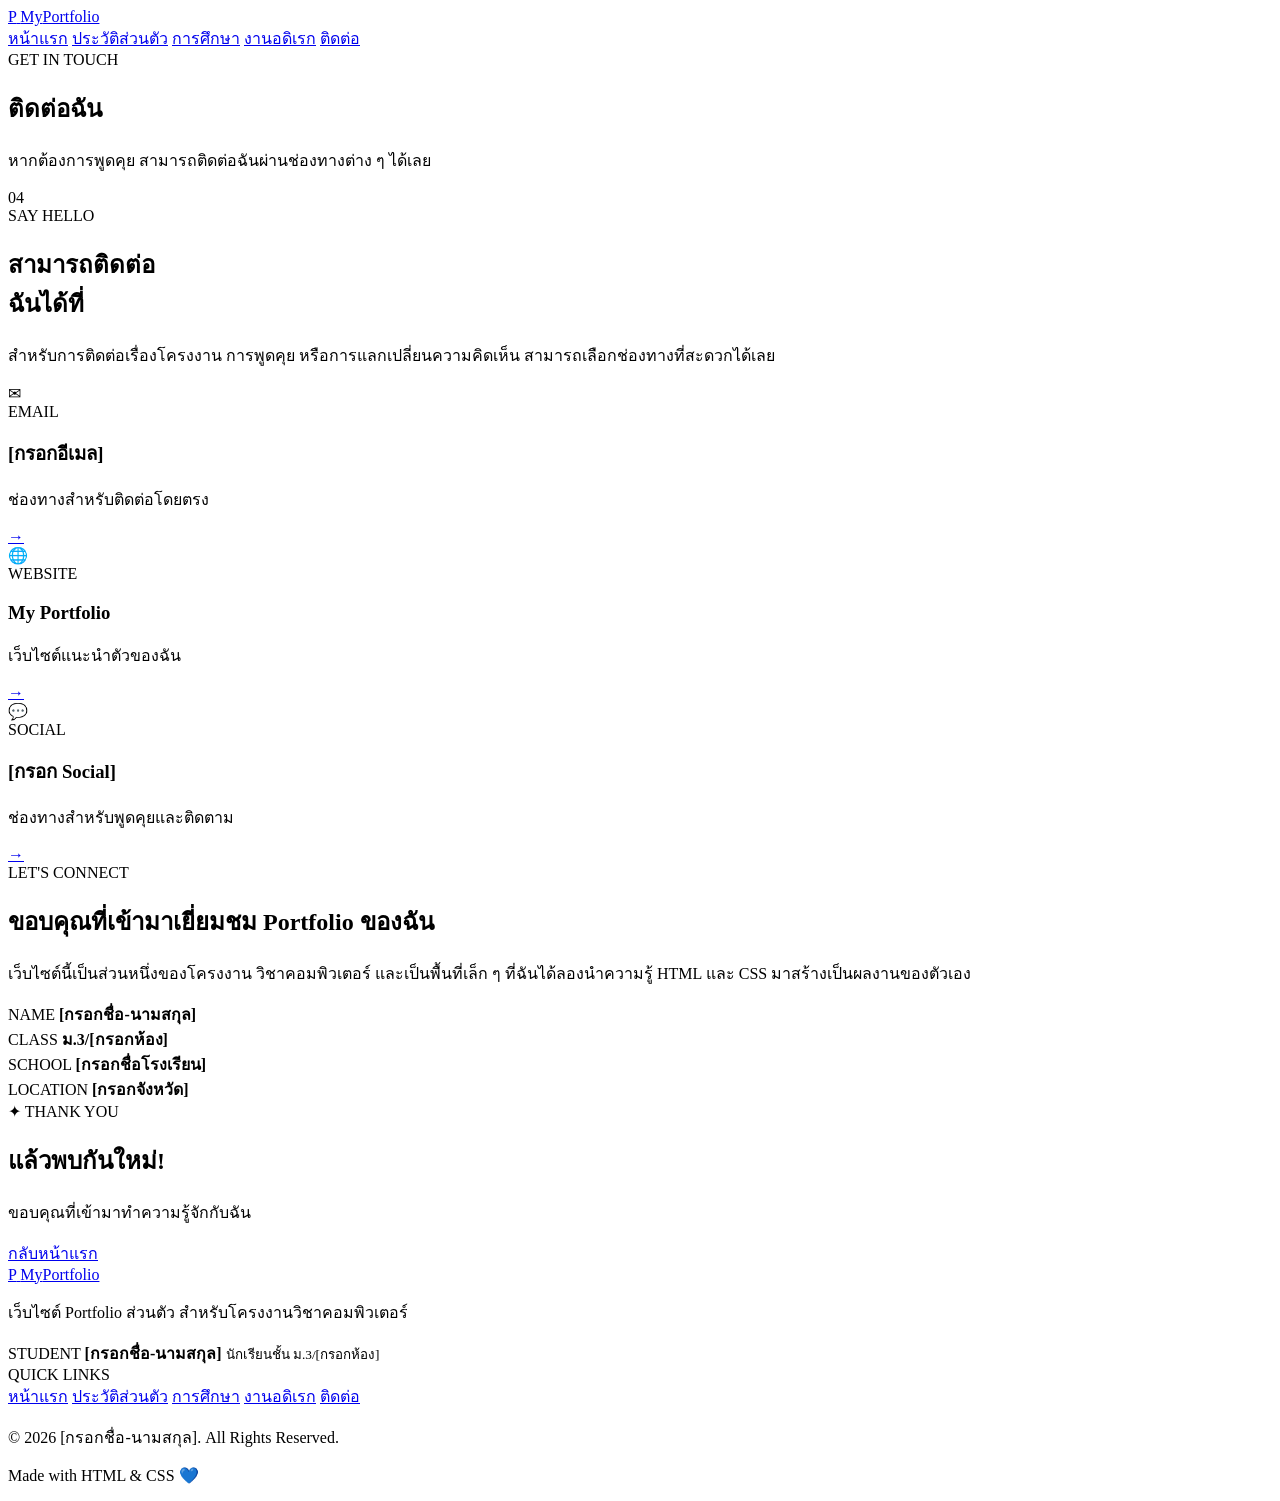
==== contact.html @ 86916ec4 "Add contact.html for portfolio contact page" ====
<!DOCTYPE html>
<html lang="th">
<head>
    <meta charset="UTF-8">
    <meta name="viewport" content="width=device-width, initial-scale=1.0">
    <meta name="description" content="ช่องทางติดต่อของนักเรียน">
    <title>My Portfolio | ติดต่อ</title>

    <link rel="stylesheet" href="style.css">
</head>

<body>

    <!-- ================= NAVIGATION ================= -->
    <header class="site-header">
        <nav class="navbar container">

            <a href="index.html" class="logo">
                <span class="logo-mark">P</span>
                <span>My<span>Portfolio</span></span>
            </a>

            <div class="nav-links">
                <a href="index.html">หน้าแรก</a>
                <a href="profile.html">ประวัติส่วนตัว</a>
                <a href="education.html">การศึกษา</a>
                <a href="hobby.html">งานอดิเรก</a>
                <a href="contact.html" class="active">ติดต่อ</a>
            </div>

        </nav>
    </header>


    <main>

        <!-- ================= PAGE HERO ================= -->
        <section class="page-hero contact-page-hero">

            <div class="container page-hero-inner">

                <div>

                    <span class="section-label">
                        GET IN TOUCH
                    </span>

                    <h1>
                        ติดต่อฉัน
                    </h1>

                    <p>
                        หากต้องการพูดคุย
                        สามารถติดต่อฉันผ่านช่องทางต่าง ๆ
                        ได้เลย
                    </p>

                </div>

                <div class="page-hero-number">
                    04
                </div>

            </div>

        </section>


        <!-- ================= CONTACT INTRO ================= -->
        <section class="section contact-section">

            <div class="container">

                <div class="contact-intro">

                    <div>

                        <span class="section-label">
                            SAY HELLO
                        </span>

                        <h2>
                            สามารถติดต่อ<br>
                            <span>ฉันได้ที่</span>
                        </h2>

                    </div>

                    <p>
                        สำหรับการติดต่อเรื่องโครงงาน
                        การพูดคุย หรือการแลกเปลี่ยนความคิดเห็น
                        สามารถเลือกช่องทางที่สะดวกได้เลย
                    </p>

                </div>


                <div class="contact-grid">

                    <!-- Email -->
                    <article class="contact-card contact-primary">

                        <div class="contact-card-icon">
                            ✉
                        </div>

                        <div class="contact-card-content">

                            <span>
                                EMAIL
                            </span>

                            <h3>
                                [กรอกอีเมล]
                            </h3>

                            <p>
                                ช่องทางสำหรับติดต่อโดยตรง
                            </p>

                        </div>

                        <a
                            href="mailto:example@email.com"
                            class="contact-arrow"
                        >
                            →
                        </a>

                    </article>


                    <!-- Website -->
                    <article class="contact-card">

                        <div class="contact-card-icon">
                            🌐
                        </div>

                        <div class="contact-card-content">

                            <span>
                                WEBSITE
                            </span>

                            <h3>
                                My Portfolio
                            </h3>

                            <p>
                                เว็บไซต์แนะนำตัวของฉัน
                            </p>

                        </div>

                        <a
                            href="index.html"
                            class="contact-arrow"
                        >
                            →
                        </a>

                    </article>


                    <!-- Social -->
                    <article class="contact-card">

                        <div class="contact-card-icon">
                            💬
                        </div>

                        <div class="contact-card-content">

                            <span>
                                SOCIAL
                            </span>

                            <h3>
                                [กรอก Social]
                            </h3>

                            <p>
                                ช่องทางสำหรับพูดคุยและติดตาม
                            </p>

                        </div>

                        <a
                            href="mailto:example@email.com"
                            class="contact-arrow"
                        >
                            →
                        </a>

                    </article>

                </div>

            </div>

        </section>


        <!-- ================= CONTACT DETAILS ================= -->
        <section class="section soft-section">

            <div class="container contact-details-grid">

                <div class="contact-message">

                    <span class="section-label">
                        LET'S CONNECT
                    </span>

                    <h2>
                        ขอบคุณที่เข้ามาเยี่ยมชม
                        Portfolio ของฉัน
                    </h2>

                    <p>
                        เว็บไซต์นี้เป็นส่วนหนึ่งของโครงงาน
                        วิชาคอมพิวเตอร์
                        และเป็นพื้นที่เล็ก ๆ
                        ที่ฉันได้ลองนำความรู้ HTML และ CSS
                        มาสร้างเป็นผลงานของตัวเอง
                    </p>

                </div>


                <div class="contact-info-panel">

                    <div class="contact-info-row">
                        <span>NAME</span>
                        <strong>[กรอกชื่อ-นามสกุล]</strong>
                    </div>

                    <div class="contact-info-row">
                        <span>CLASS</span>
                        <strong>ม.3/[กรอกห้อง]</strong>
                    </div>

                    <div class="contact-info-row">
                        <span>SCHOOL</span>
                        <strong>[กรอกชื่อโรงเรียน]</strong>
                    </div>

                    <div class="contact-info-row">
                        <span>LOCATION</span>
                        <strong>[กรอกจังหวัด]</strong>
                    </div>

                </div>

            </div>

        </section>


        <!-- ================= FINAL CTA ================= -->
        <section class="contact-final">

            <div class="container contact-final-inner">

                <span class="final-decoration">✦</span>

                <span class="section-label light-label">
                    THANK YOU
                </span>

                <h2>
                    แล้วพบกันใหม่!
                </h2>

                <p>
                    ขอบคุณที่เข้ามาทำความรู้จักกับฉัน
                </p>

                <a href="index.html" class="btn btn-white">
                    กลับหน้าแรก
                </a>

            </div>

        </section>

    </main>


    <!-- ================= FOOTER ================= -->
    <footer class="site-footer">

        <div class="container footer-grid">

            <div class="footer-brand">

                <a href="index.html" class="logo footer-logo">
                    <span class="logo-mark">P</span>
                    <span>My<span>Portfolio</span></span>
                </a>

                <p>
                    เว็บไซต์ Portfolio ส่วนตัว
                    สำหรับโครงงานวิชาคอมพิวเตอร์
                </p>

            </div>


            <div class="footer-info">

                <span>STUDENT</span>

                <strong>[กรอกชื่อ-นามสกุล]</strong>

                <small>
                    นักเรียนชั้น ม.3/[กรอกห้อง]
                </small>

            </div>


            <div class="footer-links">

                <span>QUICK LINKS</span>

                <div>
                    <a href="index.html">หน้าแรก</a>
                    <a href="profile.html">ประวัติส่วนตัว</a>
                    <a href="education.html">การศึกษา</a>
                    <a href="hobby.html">งานอดิเรก</a>
                    <a href="contact.html">ติดต่อ</a>
                </div>

            </div>

        </div>


        <div class="container footer-bottom">

            <p>
                © 2026 [กรอกชื่อ-นามสกุล]. All Rights Reserved.
            </p>

            <p>
                Made with HTML & CSS 💙
            </p>

        </div>

    </footer>

</body>
</html>
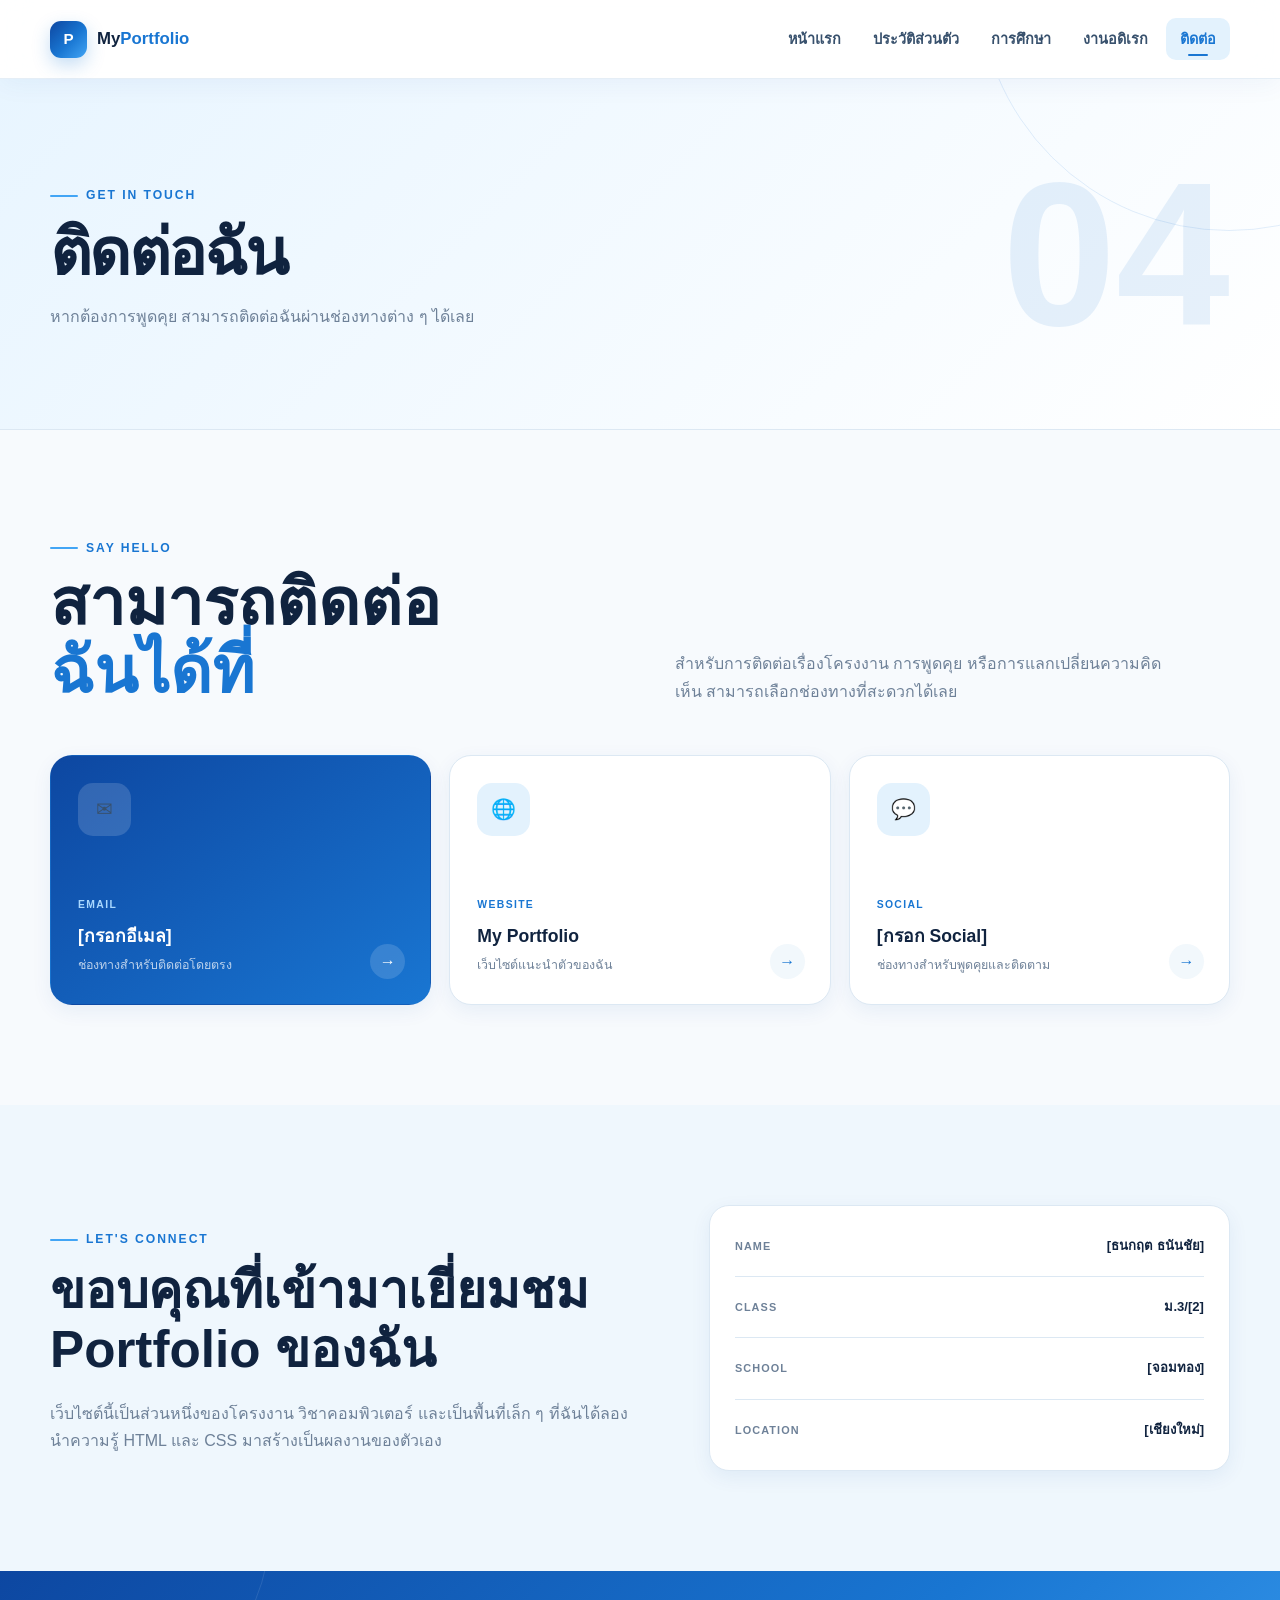
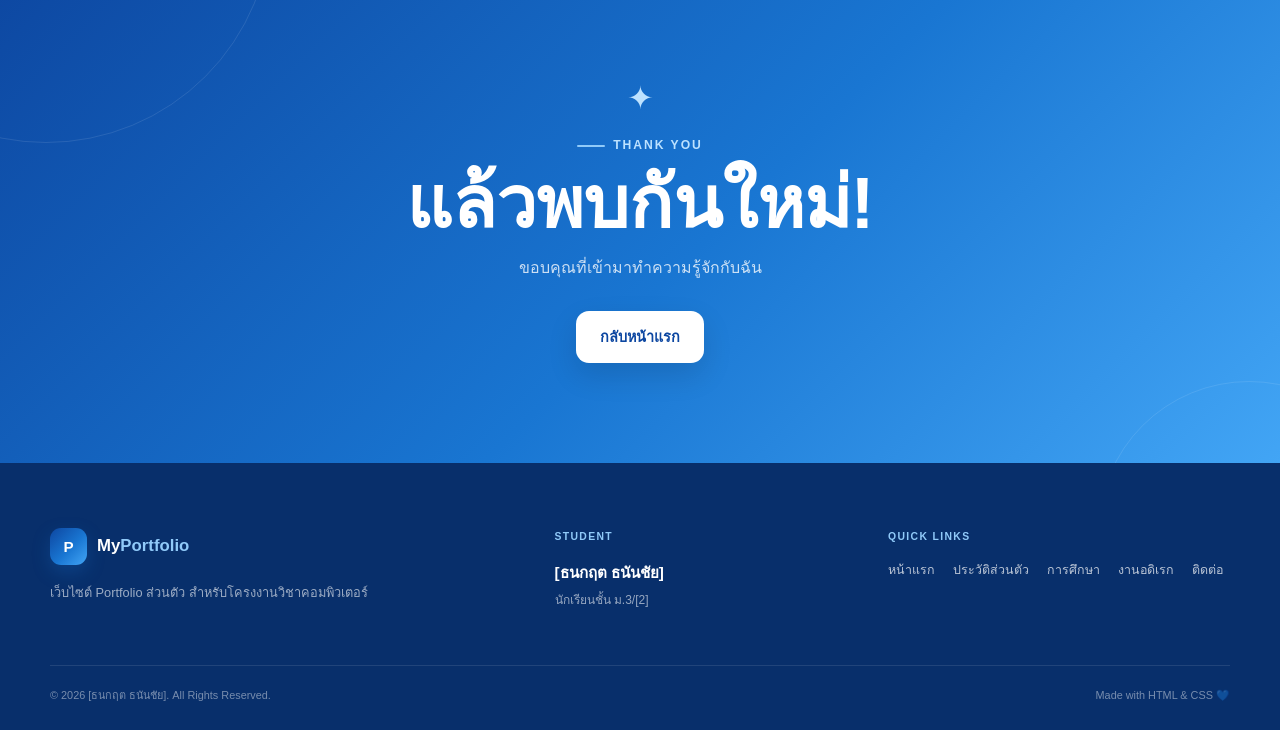
==== commit 100bac38: "Update contact.html" ====
--- a/contact.html
+++ b/contact.html
@@ -233,22 +233,22 @@
 
                     <div class="contact-info-row">
                         <span>NAME</span>
-                        <strong>[กรอกชื่อ-นามสกุล]</strong>
+                        <strong>[ธนกฤต ธนันชัย]</strong>
                     </div>
 
                     <div class="contact-info-row">
                         <span>CLASS</span>
-                        <strong>ม.3/[กรอกห้อง]</strong>
+                        <strong>ม.3/[2]</strong>
                     </div>
 
                     <div class="contact-info-row">
                         <span>SCHOOL</span>
-                        <strong>[กรอกชื่อโรงเรียน]</strong>
+                        <strong>[จอมทอง]</strong>
                     </div>
 
                     <div class="contact-info-row">
                         <span>LOCATION</span>
-                        <strong>[กรอกจังหวัด]</strong>
+                        <strong>[เชียงใหม่]</strong>
                     </div>
 
                 </div>
@@ -312,10 +312,10 @@
 
                 <span>STUDENT</span>
 
-                <strong>[กรอกชื่อ-นามสกุล]</strong>
+                <strong>[ธนกฤต ธนันชัย]</strong>
 
                 <small>
-                    นักเรียนชั้น ม.3/[กรอกห้อง]
+                    นักเรียนชั้น ม.3/[2]
                 </small>
 
             </div>
@@ -341,7 +341,7 @@
         <div class="container footer-bottom">
 
             <p>
-                © 2026 [กรอกชื่อ-นามสกุล]. All Rights Reserved.
+                © 2026 [ธนกฤต ธนันชัย]. All Rights Reserved.
             </p>
 
             <p>
--- a/style.css
+++ b/style.css
@@ -0,0 +1,3005 @@
+/* =========================================================
+   MODERN STUDENT PORTFOLIO
+   HTML5 + CSS3
+   ========================================================= */
+
+
+/* =========================================================
+   1. VARIABLES
+   ========================================================= */
+
+:root {
+    --blue-dark: #0D47A1;
+    --blue: #1976D2;
+    --blue-light: #42A5F5;
+    --blue-soft: #90CAF9;
+    --blue-pale: #E3F2FD;
+
+    --white: #FFFFFF;
+    --background: #F7FAFD;
+    --surface: #FFFFFF;
+
+    --text-dark: #10233F;
+    --text: #38516D;
+    --text-light: #6E8198;
+
+    --border: #DCE8F3;
+
+    --shadow-sm:
+        0 6px 20px rgba(13, 71, 161, 0.07);
+
+    --shadow:
+        0 15px 45px rgba(13, 71, 161, 0.11);
+
+    --shadow-lg:
+        0 25px 70px rgba(13, 71, 161, 0.16);
+
+    --gradient:
+        linear-gradient(
+            135deg,
+            #0D47A1 0%,
+            #1976D2 55%,
+            #42A5F5 100%
+        );
+
+    --gradient-soft:
+        linear-gradient(
+            135deg,
+            #E3F2FD 0%,
+            #FFFFFF 100%
+        );
+
+    --radius-sm: 12px;
+    --radius: 20px;
+    --radius-lg: 30px;
+
+    --container: 1180px;
+}
+
+
+/* =========================================================
+   2. RESET
+   ========================================================= */
+
+* {
+    margin: 0;
+    padding: 0;
+    box-sizing: border-box;
+}
+
+html {
+    scroll-behavior: smooth;
+}
+
+body {
+    font-family:
+        "Segoe UI",
+        "Noto Sans Thai",
+        Tahoma,
+        Arial,
+        sans-serif;
+
+    color: var(--text);
+    background: var(--background);
+
+    line-height: 1.7;
+
+    overflow-x: hidden;
+}
+
+img {
+    max-width: 100%;
+    display: block;
+}
+
+a {
+    color: inherit;
+    text-decoration: none;
+}
+
+button,
+a {
+    -webkit-tap-highlight-color: transparent;
+}
+
+
+/* =========================================================
+   3. GENERAL
+   ========================================================= */
+
+.container {
+    width: min(
+        calc(100% - 40px),
+        var(--container)
+    );
+
+    margin-inline: auto;
+}
+
+.section {
+    padding: 100px 0;
+}
+
+.soft-section {
+    background: #EFF7FD;
+}
+
+.section-heading {
+    margin-bottom: 55px;
+    max-width: 720px;
+}
+
+.section-heading.centered {
+    margin-inline: auto;
+    text-align: center;
+}
+
+.section-heading h2,
+.section-heading p {
+    margin-top: 10px;
+}
+
+.section-heading h2 {
+    color: var(--text-dark);
+    font-size: clamp(2rem, 4vw, 3rem);
+    line-height: 1.2;
+}
+
+.section-heading h2 span {
+    color: var(--blue);
+}
+
+.section-heading p {
+    color: var(--text-light);
+    max-width: 650px;
+}
+
+.centered p {
+    margin-inline: auto;
+}
+
+.section-label {
+    display: inline-flex;
+    align-items: center;
+    gap: 8px;
+
+    color: var(--blue);
+    font-size: 0.76rem;
+    font-weight: 800;
+
+    letter-spacing: 0.16em;
+    text-transform: uppercase;
+}
+
+.section-label::before {
+    content: "";
+    width: 28px;
+    height: 2px;
+    background: var(--blue-light);
+    border-radius: 10px;
+}
+
+.light-label {
+    color: #BDE2FF;
+}
+
+.light-label::before {
+    background: #90CAF9;
+}
+
+
+/* =========================================================
+   4. NAVIGATION
+   ========================================================= */
+
+.site-header {
+    position: sticky;
+    top: 0;
+    z-index: 1000;
+
+    background: rgba(255, 255, 255, 0.9);
+
+    backdrop-filter: blur(16px);
+    -webkit-backdrop-filter: blur(16px);
+
+    border-bottom: 1px solid rgba(220, 232, 243, 0.75);
+
+    box-shadow:
+        0 5px 25px rgba(13, 71, 161, 0.05);
+}
+
+.navbar {
+    min-height: 78px;
+
+    display: flex;
+    align-items: center;
+    justify-content: space-between;
+
+    gap: 30px;
+}
+
+.logo {
+    display: inline-flex;
+    align-items: center;
+    gap: 10px;
+
+    color: var(--text-dark);
+
+    font-weight: 800;
+    font-size: 1.05rem;
+
+    white-space: nowrap;
+}
+
+.logo > span:last-child > span {
+    color: var(--blue);
+}
+
+.logo-mark {
+    width: 37px;
+    height: 37px;
+
+    display: grid;
+    place-items: center;
+
+    border-radius: 11px;
+
+    background: var(--gradient);
+
+    color: white;
+
+    font-size: 0.95rem;
+
+    box-shadow:
+        0 7px 18px rgba(25, 118, 210, 0.25);
+}
+
+.nav-links {
+    display: flex;
+    align-items: center;
+    gap: 4px;
+}
+
+.nav-links a {
+    position: relative;
+
+    padding: 9px 14px;
+
+    color: var(--text);
+
+    font-size: 0.9rem;
+    font-weight: 600;
+
+    border-radius: 10px;
+
+    transition:
+        color 0.25s ease,
+        background 0.25s ease;
+}
+
+.nav-links a::after {
+    content: "";
+
+    position: absolute;
+    left: 50%;
+    bottom: 4px;
+
+    width: 0;
+    height: 2px;
+
+    transform: translateX(-50%);
+
+    background: var(--blue);
+
+    border-radius: 5px;
+
+    transition: width 0.25s ease;
+}
+
+.nav-links a:hover,
+.nav-links a.active {
+    color: var(--blue);
+    background: var(--blue-pale);
+}
+
+.nav-links a:hover::after,
+.nav-links a.active::after {
+    width: 20px;
+}
+
+
+/* =========================================================
+   5. BUTTONS
+   ========================================================= */
+
+.btn {
+    min-height: 50px;
+
+    display: inline-flex;
+    align-items: center;
+    justify-content: center;
+    gap: 10px;
+
+    padding: 12px 22px;
+
+    border: 2px solid transparent;
+    border-radius: 13px;
+
+    font-size: 0.9rem;
+    font-weight: 700;
+
+    cursor: pointer;
+
+    transition:
+        transform 0.25s ease,
+        box-shadow 0.25s ease,
+        background 0.25s ease,
+        color 0.25s ease;
+}
+
+.btn:hover {
+    transform: translateY(-3px);
+}
+
+.btn-primary {
+    background: var(--gradient);
+    color: white;
+
+    box-shadow:
+        0 10px 25px rgba(25, 118, 210, 0.24);
+}
+
+.btn-primary:hover {
+    box-shadow:
+        0 15px 35px rgba(25, 118, 210, 0.32);
+}
+
+.btn-outline {
+    background: white;
+    border-color: var(--border);
+    color: var(--blue-dark);
+}
+
+.btn-outline:hover {
+    border-color: var(--blue-soft);
+    background: var(--blue-pale);
+}
+
+.btn-white {
+    background: white;
+    color: var(--blue-dark);
+
+    box-shadow:
+        0 12px 30px rgba(0, 0, 0, 0.12);
+}
+
+.btn-white:hover {
+    background: #F5FAFF;
+}
+
+
+/* =========================================================
+   6. HERO
+   ========================================================= */
+
+.hero-section {
+    position: relative;
+    min-height: 680px;
+
+    display: flex;
+    align-items: center;
+
+    overflow: hidden;
+
+    background:
+        radial-gradient(
+            circle at 80% 20%,
+            rgba(144, 202, 249, 0.32),
+            transparent 28%
+        ),
+        linear-gradient(
+            135deg,
+            #F8FCFF 0%,
+            #EAF6FF 100%
+        );
+}
+
+.hero-section::before {
+    content: "";
+
+    position: absolute;
+
+    width: 400px;
+    height: 400px;
+
+    left: -180px;
+    bottom: -200px;
+
+    border-radius: 50%;
+
+    background:
+        rgba(66, 165, 245, 0.08);
+}
+
+.hero-decoration {
+    position: absolute;
+    border-radius: 50%;
+    pointer-events: none;
+}
+
+.hero-circle-one {
+    width: 24px;
+    height: 24px;
+
+    top: 18%;
+    left: 8%;
+
+    background: var(--blue-light);
+    opacity: 0.5;
+}
+
+.hero-circle-two {
+    width: 14px;
+    height: 14px;
+
+    right: 7%;
+    bottom: 16%;
+
+    background: var(--blue);
+    opacity: 0.35;
+}
+
+.hero-grid {
+    position: relative;
+    z-index: 2;
+
+    display: grid;
+    grid-template-columns: 1.05fr 0.95fr;
+
+    align-items: center;
+
+    gap: 50px;
+
+    padding: 80px 0;
+}
+
+.eyebrow {
+    display: inline-flex;
+    align-items: center;
+    gap: 9px;
+
+    padding: 7px 12px;
+
+    background: rgba(255, 255, 255, 0.7);
+
+    border: 1px solid rgba(144, 202, 249, 0.6);
+
+    border-radius: 100px;
+
+    color: var(--blue-dark);
+
+    font-size: 0.72rem;
+    font-weight: 800;
+
+    letter-spacing: 0.14em;
+}
+
+.eyebrow-dot {
+    width: 7px;
+    height: 7px;
+
+    background: #43A047;
+
+    border-radius: 50%;
+
+    box-shadow:
+        0 0 0 5px rgba(67, 160, 71, 0.1);
+}
+
+.hero-content h1 {
+    margin-top: 25px;
+
+    color: var(--text-dark);
+
+    font-size: clamp(2.8rem, 6vw, 5.2rem);
+
+    line-height: 1.05;
+
+    letter-spacing: -0.045em;
+}
+
+.hero-content h1 span {
+    color: var(--blue);
+}
+
+.hero-lead {
+    max-width: 650px;
+
+    margin-top: 25px;
+
+    color: var(--text);
+
+    font-size: 1.05rem;
+}
+
+.hero-actions {
+    display: flex;
+    flex-wrap: wrap;
+
+    gap: 12px;
+
+    margin-top: 32px;
+}
+
+.hero-mini-info {
+    display: flex;
+    align-items: center;
+
+    gap: 35px;
+
+    margin-top: 45px;
+}
+
+.hero-mini-info div {
+    position: relative;
+
+    display: flex;
+    flex-direction: column;
+}
+
+.hero-mini-info div:not(:last-child)::after {
+    content: "";
+
+    position: absolute;
+
+    right: -18px;
+    top: 5px;
+
+    width: 1px;
+    height: 32px;
+
+    background: var(--border);
+}
+
+.hero-mini-info strong {
+    color: var(--text-dark);
+    font-size: 0.92rem;
+}
+
+.hero-mini-info span {
+    color: var(--text-light);
+    font-size: 0.72rem;
+}
+
+
+/* =========================================================
+   7. HERO VISUAL
+   ========================================================= */
+
+.hero-visual {
+    position: relative;
+
+    min-height: 550px;
+
+    display: grid;
+    place-items: center;
+}
+
+.profile-image-wrapper {
+    position: relative;
+    z-index: 2;
+
+    width: min(400px, 80%);
+
+    padding: 14px;
+
+    border-radius:
+        46% 54% 48% 52% /
+        40% 43% 57% 60%;
+
+    background: white;
+
+    box-shadow: var(--shadow-lg);
+
+    transform: rotate(2deg);
+
+    transition:
+        transform 0.4s ease;
+}
+
+.profile-image-wrapper:hover {
+    transform:
+        rotate(0deg)
+        scale(1.025);
+}
+
+.hero-profile-image {
+    width: 100%;
+    aspect-ratio: 0.82;
+
+    object-fit: cover;
+
+    border-radius:
+        44% 56% 45% 55% /
+        38% 40% 60% 62%;
+}
+
+.profile-orbit {
+    position: absolute;
+
+    border: 1px solid var(--blue-soft);
+
+    border-radius: 50%;
+}
+
+.orbit-one {
+    width: 470px;
+    height: 470px;
+
+    border-style: dashed;
+
+    opacity: 0.65;
+}
+
+.orbit-two {
+    width: 550px;
+    height: 550px;
+
+    border-color: rgba(25, 118, 210, 0.12);
+}
+
+.image-badge {
+    position: absolute;
+    z-index: 5;
+
+    top: 45px;
+    left: -35px;
+
+    display: flex;
+    align-items: center;
+    gap: 8px;
+
+    padding: 10px 15px;
+
+    background: white;
+
+    border: 1px solid var(--border);
+
+    border-radius: 100px;
+
+    color: var(--blue-dark);
+
+    font-size: 0.7rem;
+    font-weight: 800;
+
+    box-shadow: var(--shadow);
+}
+
+.image-badge span {
+    color: #FFB300;
+}
+
+.floating-card {
+    position: absolute;
+    z-index: 5;
+
+    display: flex;
+    align-items: center;
+    gap: 11px;
+
+    padding: 12px 16px;
+
+    background: rgba(255, 255, 255, 0.95);
+
+    border: 1px solid rgba(220, 232, 243, 0.9);
+
+    border-radius: 15px;
+
+    box-shadow: var(--shadow);
+
+    animation: floating 4s ease-in-out infinite;
+}
+
+.floating-card strong {
+    display: block;
+
+    color: var(--text-dark);
+
+    font-size: 0.76rem;
+}
+
+.floating-card small {
+    display: block;
+
+    color: var(--text-light);
+
+    font-size: 0.65rem;
+}
+
+.floating-icon {
+    width: 38px;
+    height: 38px;
+
+    display: grid;
+    place-items: center;
+
+    background: #FFF7E0;
+
+    border-radius: 11px;
+
+    font-size: 1rem;
+}
+
+.floating-icon.blue {
+    background: var(--blue-pale);
+    color: var(--blue);
+}
+
+.floating-card-top {
+    top: 70px;
+    right: 0;
+}
+
+.floating-card-bottom {
+    bottom: 70px;
+    left: 0;
+
+    animation-delay: -2s;
+}
+
+@keyframes floating {
+    0%,
+    100% {
+        transform: translateY(0);
+    }
+
+    50% {
+        transform: translateY(-9px);
+    }
+}
+
+
+/* =========================================================
+   8. INTRO / HIGHLIGHTS
+   ========================================================= */
+
+.intro-section {
+    background: white;
+}
+
+.highlight-grid {
+    display: grid;
+
+    grid-template-columns:
+        1.25fr
+        1fr
+        1fr;
+
+    gap: 20px;
+}
+
+.highlight-card {
+    position: relative;
+
+    min-height: 320px;
+
+    padding: 30px;
+
+    overflow: hidden;
+
+    background: white;
+
+    border: 1px solid var(--border);
+
+    border-radius: var(--radius);
+
+    box-shadow: var(--shadow-sm);
+
+    transition:
+        transform 0.3s ease,
+        box-shadow 0.3s ease,
+        border-color 0.3s ease;
+}
+
+.highlight-card:hover {
+    transform: translateY(-7px);
+
+    border-color: var(--blue-soft);
+
+    box-shadow: var(--shadow);
+}
+
+.highlight-main {
+    background:
+        linear-gradient(
+            145deg,
+            #FFFFFF,
+            #EAF6FF
+        );
+}
+
+.card-number {
+    position: absolute;
+
+    top: 25px;
+    right: 28px;
+
+    color: #C8DCEC;
+
+    font-size: 0.75rem;
+    font-weight: 800;
+}
+
+.highlight-icon {
+    width: 58px;
+    height: 58px;
+
+    display: grid;
+    place-items: center;
+
+    margin-bottom: 35px;
+
+    background: var(--blue-pale);
+
+    border-radius: 17px;
+
+    font-size: 1.5rem;
+}
+
+.highlight-card h3 {
+    color: var(--text-dark);
+    font-size: 1.3rem;
+}
+
+.highlight-card p {
+    max-width: 340px;
+
+    margin-top: 10px;
+
+    color: var(--text-light);
+
+    font-size: 0.9rem;
+}
+
+.text-link {
+    display: inline-block;
+
+    margin-top: 25px;
+
+    color: var(--blue);
+
+    font-size: 0.82rem;
+    font-weight: 800;
+
+    transition:
+        transform 0.2s ease;
+}
+
+.text-link:hover {
+    transform: translateX(4px);
+}
+
+
+/* =========================================================
+   9. CTA
+   ========================================================= */
+
+.cta-section {
+    position: relative;
+
+    overflow: hidden;
+
+    background: var(--gradient);
+
+    color: white;
+}
+
+.cta-section::before {
+    content: "";
+
+    position: absolute;
+
+    width: 400px;
+    height: 400px;
+
+    top: -260px;
+    right: -100px;
+
+    border: 1px solid rgba(255, 255, 255, 0.12);
+
+    border-radius: 50%;
+}
+
+.cta-section::after {
+    content: "";
+
+    position: absolute;
+
+    width: 200px;
+    height: 200px;
+
+    bottom: -130px;
+    left: 15%;
+
+    border: 1px solid rgba(255, 255, 255, 0.1);
+
+    border-radius: 50%;
+}
+
+.cta-inner {
+    position: relative;
+    z-index: 2;
+
+    min-height: 260px;
+
+    display: flex;
+    align-items: center;
+    justify-content: space-between;
+
+    gap: 40px;
+
+    padding-top: 55px;
+    padding-bottom: 55px;
+}
+
+.cta-inner h2 {
+    margin-top: 8px;
+
+    color: white;
+
+    font-size: clamp(1.8rem, 4vw, 2.8rem);
+
+    line-height: 1.15;
+}
+
+.cta-inner p {
+    margin-top: 8px;
+
+    color: rgba(255, 255, 255, 0.78);
+}
+
+
+/* =========================================================
+   10. PAGE HERO
+   ========================================================= */
+
+.page-hero {
+    position: relative;
+
+    overflow: hidden;
+
+    background:
+        linear-gradient(
+            135deg,
+            #EAF6FF,
+            #F8FCFF
+        );
+
+    border-bottom: 1px solid var(--border);
+}
+
+.page-hero::after {
+    content: "";
+
+    position: absolute;
+
+    width: 500px;
+    height: 500px;
+
+    right: -200px;
+    top: -350px;
+
+    border: 1px solid rgba(25, 118, 210, 0.12);
+
+    border-radius: 50%;
+}
+
+.page-hero-inner {
+    min-height: 350px;
+
+    display: flex;
+    align-items: center;
+    justify-content: space-between;
+
+    gap: 50px;
+}
+
+.page-hero h1 {
+    margin-top: 12px;
+
+    color: var(--text-dark);
+
+    font-size: clamp(2.5rem, 5vw, 4.2rem);
+
+    line-height: 1.1;
+
+    letter-spacing: -0.04em;
+}
+
+.page-hero p {
+    max-width: 600px;
+
+    margin-top: 15px;
+
+    color: var(--text-light);
+
+    font-size: 1rem;
+}
+
+.page-hero-number {
+    position: relative;
+    z-index: 2;
+
+    color: rgba(25, 118, 210, 0.1);
+
+    font-size: clamp(7rem, 16vw, 13rem);
+
+    font-weight: 900;
+
+    line-height: 1;
+}
+
+
+/* =========================================================
+   11. PROFILE PAGE
+   ========================================================= */
+
+.profile-layout {
+    display: grid;
+
+    grid-template-columns:
+        0.9fr
+        1.1fr;
+
+    align-items: center;
+
+    gap: 90px;
+}
+
+.profile-photo-area {
+    position: relative;
+
+    max-width: 480px;
+    margin-inline: auto;
+}
+
+.photo-decoration {
+    position: absolute;
+
+    width: 85%;
+    height: 85%;
+
+    left: -25px;
+    top: 30px;
+
+    background: var(--blue-pale);
+
+    border-radius:
+        35px 80px 40px 90px;
+
+    transform: rotate(-6deg);
+
+    z-index: 0;
+}
+
+.profile-large-image {
+    position: relative;
+    z-index: 1;
+
+    width: 100%;
+    aspect-ratio: 0.84;
+
+    object-fit: cover;
+
+    border: 12px solid white;
+
+    border-radius:
+        40px 90px 40px 90px;
+
+    box-shadow: var(--shadow-lg);
+
+    transition:
+        transform 0.35s ease;
+}
+
+.profile-large-image:hover {
+    transform: translateY(-7px);
+}
+
+.photo-caption {
+    position: absolute;
+    z-index: 3;
+
+    right: -30px;
+    bottom: 25px;
+
+    display: flex;
+    align-items: center;
+    gap: 12px;
+
+    padding: 14px 18px;
+
+    background: white;
+
+    border: 1px solid var(--border);
+
+    border-radius: 15px;
+
+    box-shadow: var(--shadow);
+}
+
+.photo-caption > span {
+    color: var(--blue);
+
+    font-weight: 900;
+}
+
+.photo-caption strong,
+.photo-caption small {
+    display: block;
+}
+
+.photo-caption strong {
+    color: var(--text-dark);
+
+    font-size: 0.78rem;
+}
+
+.photo-caption small {
+    color: var(--text-light);
+
+    font-size: 0.65rem;
+}
+
+.profile-information h2 {
+    margin-top: 12px;
+
+    color: var(--text-dark);
+
+    font-size: clamp(2.2rem, 4vw, 3.5rem);
+
+    line-height: 1.15;
+}
+
+.profile-information h2 span {
+    color: var(--blue);
+}
+
+.large-paragraph {
+    max-width: 650px;
+
+    margin-top: 20px;
+
+    font-size: 1rem;
+}
+
+.info-grid {
+    display: grid;
+
+    grid-template-columns: repeat(2, 1fr);
+
+    gap: 12px;
+
+    margin-top: 35px;
+}
+
+.info-item {
+    padding: 16px 18px;
+
+    background: #F7FBFE;
+
+    border: 1px solid var(--border);
+
+    border-radius: 13px;
+}
+
+.info-item span {
+    display: block;
+
+    color: var(--text-light);
+
+    font-size: 0.7rem;
+}
+
+.info-item strong {
+    display: block;
+
+    margin-top: 3px;
+
+    color: var(--text-dark);
+
+    font-size: 0.85rem;
+}
+
+
+/* =========================================================
+   12. ABOUT
+   ========================================================= */
+
+.about-grid {
+    display: grid;
+
+    grid-template-columns: 0.7fr 1.3fr;
+
+    gap: 80px;
+}
+
+.about-heading h2 {
+    margin-top: 12px;
+
+    color: var(--text-dark);
+
+    font-size: clamp(2.4rem, 5vw, 4rem);
+
+    line-height: 1.1;
+}
+
+.about-heading h2 span {
+    color: var(--blue);
+}
+
+.about-content {
+    max-width: 700px;
+}
+
+.about-content p + p {
+    margin-top: 18px;
+}
+
+.quote-box {
+    position: relative;
+
+    margin-top: 35px;
+    padding: 28px 30px 28px 60px;
+
+    background: white;
+
+    border: 1px solid var(--border);
+
+    border-radius: 18px;
+
+    box-shadow: var(--shadow-sm);
+}
+
+.quote-mark {
+    position: absolute;
+
+    left: 20px;
+    top: 15px;
+
+    color: var(--blue-light);
+
+    font-family: Georgia, serif;
+
+    font-size: 4rem;
+
+    line-height: 1;
+}
+
+.quote-box p {
+    color: var(--text-dark);
+
+    font-weight: 700;
+}
+
+.quote-line {
+    display: block;
+
+    width: 45px;
+    height: 3px;
+
+    margin-top: 15px;
+
+    background: var(--blue);
+
+    border-radius: 5px;
+}
+
+
+/* =========================================================
+   13. FACTS
+   ========================================================= */
+
+.fact-grid {
+    display: grid;
+
+    grid-template-columns: repeat(4, 1fr);
+
+    gap: 16px;
+}
+
+.fact-card {
+    padding: 28px;
+
+    background: white;
+
+    border: 1px solid var(--border);
+
+    border-radius: 18px;
+
+    transition:
+        transform 0.25s ease,
+        box-shadow 0.25s ease;
+}
+
+.fact-card:hover {
+    transform: translateY(-5px);
+
+    box-shadow: var(--shadow);
+}
+
+.fact-icon {
+    display: block;
+
+    margin-bottom: 20px;
+
+    font-size: 1.7rem;
+}
+
+.fact-card strong {
+    display: block;
+
+    color: var(--text-dark);
+}
+
+.fact-card p {
+    margin-top: 6px;
+
+    color: var(--text-light);
+
+    font-size: 0.84rem;
+}
+
+
+/* =========================================================
+   14. EDUCATION TIMELINE
+   ========================================================= */
+
+.timeline {
+    position: relative;
+
+    max-width: 850px;
+
+    margin: 0 auto;
+}
+
+.timeline::before {
+    content: "";
+
+    position: absolute;
+
+    left: 27px;
+    top: 20px;
+    bottom: 20px;
+
+    width: 2px;
+
+    background:
+        linear-gradient(
+            to bottom,
+            var(--blue-light),
+            var(--blue-pale)
+        );
+}
+
+.timeline-item {
+    position: relative;
+
+    display: grid;
+
+    grid-template-columns: 56px 1fr;
+
+    gap: 28px;
+
+    padding-bottom: 45px;
+}
+
+.timeline-item:last-child {
+    padding-bottom: 0;
+}
+
+.timeline-marker {
+    position: relative;
+    z-index: 2;
+
+    width: 56px;
+    height: 56px;
+
+    display: grid;
+    place-items: center;
+
+    background: white;
+
+    border: 2px solid var(--blue-light);
+
+    border-radius: 50%;
+
+    color: var(--blue);
+
+    font-size: 0.75rem;
+    font-weight: 900;
+
+    box-shadow:
+        0 0 0 7px var(--background);
+}
+
+.timeline-item.current .timeline-marker {
+    background: var(--blue);
+    color: white;
+
+    border-color: var(--blue);
+}
+
+.timeline-content {
+    padding: 25px 28px;
+
+    background: white;
+
+    border: 1px solid var(--border);
+
+    border-radius: 18px;
+
+    box-shadow: var(--shadow-sm);
+
+    transition:
+        transform 0.25s ease,
+        box-shadow 0.25s ease;
+}
+
+.timeline-content:hover {
+    transform: translateX(5px);
+
+    box-shadow: var(--shadow);
+}
+
+.timeline-year {
+    color: var(--blue);
+
+    font-size: 0.72rem;
+    font-weight: 800;
+
+    letter-spacing: 0.1em;
+    text-transform: uppercase;
+}
+
+.current-label {
+    color: #2E7D32;
+}
+
+.timeline-content h3 {
+    margin-top: 7px;
+
+    color: var(--text-dark);
+
+    font-size: 1.3rem;
+}
+
+.timeline-content p {
+    margin-top: 8px;
+
+    color: var(--text-light);
+
+    font-size: 0.9rem;
+}
+
+.timeline-tags {
+    display: flex;
+    flex-wrap: wrap;
+
+    gap: 7px;
+
+    margin-top: 17px;
+}
+
+.timeline-tags span {
+    padding: 5px 10px;
+
+    background: var(--blue-pale);
+
+    border-radius: 100px;
+
+    color: var(--blue-dark);
+
+    font-size: 0.67rem;
+    font-weight: 700;
+}
+
+
+/* =========================================================
+   15. EDUCATION HIGHLIGHTS
+   ========================================================= */
+
+.education-highlights {
+    display: grid;
+
+    grid-template-columns:
+        1.3fr
+        1fr
+        1fr;
+
+    gap: 18px;
+}
+
+.education-highlight {
+    min-height: 300px;
+
+    padding: 30px;
+
+    background: white;
+
+    border: 1px solid var(--border);
+
+    border-radius: 22px;
+
+    box-shadow: var(--shadow-sm);
+
+    transition:
+        transform 0.3s ease,
+        box-shadow 0.3s ease;
+}
+
+.education-highlight:hover {
+    transform: translateY(-6px);
+    box-shadow: var(--shadow);
+}
+
+.main-highlight {
+    background:
+        linear-gradient(
+            145deg,
+            #FFFFFF,
+            #E3F2FD
+        );
+}
+
+.highlight-top {
+    display: flex;
+    align-items: center;
+    justify-content: space-between;
+}
+
+.highlight-icon-large {
+    width: 55px;
+    height: 55px;
+
+    display: grid;
+    place-items: center;
+
+    background: white;
+
+    border-radius: 15px;
+
+    font-size: 1.4rem;
+
+    box-shadow: var(--shadow-sm);
+}
+
+.highlight-index {
+    color: #B9CBDD;
+
+    font-size: 0.72rem;
+    font-weight: 800;
+}
+
+.highlight-small-title {
+    display: block;
+
+    margin-top: 35px;
+
+    color: var(--blue);
+
+    font-size: 0.67rem;
+    font-weight: 800;
+
+    letter-spacing: 0.12em;
+}
+
+.education-highlight h3 {
+    margin-top: 5px;
+
+    color: var(--text-dark);
+
+    font-size: 1.25rem;
+}
+
+.education-highlight p {
+    margin-top: 10px;
+
+    color: var(--text-light);
+
+    font-size: 0.85rem;
+}
+
+
+/* =========================================================
+   16. EDUCATION TABLE
+   ========================================================= */
+
+.table-wrapper {
+    overflow-x: auto;
+
+    border: 1px solid var(--border);
+
+    border-radius: 18px;
+
+    background: white;
+
+    box-shadow: var(--shadow-sm);
+}
+
+.education-table {
+    width: 100%;
+
+    min-width: 650px;
+
+    border-collapse: collapse;
+}
+
+.education-table th,
+.education-table td {
+    padding: 17px 20px;
+
+    text-align: left;
+
+    border-bottom: 1px solid var(--border);
+}
+
+.education-table th {
+    background: #EDF7FD;
+
+    color: var(--blue-dark);
+
+    font-size: 0.75rem;
+
+    letter-spacing: 0.04em;
+}
+
+.education-table td {
+    color: var(--text);
+
+    font-size: 0.85rem;
+}
+
+.education-table tr:last-child td {
+    border-bottom: none;
+}
+
+.education-table tbody tr {
+    transition: background 0.2s ease;
+}
+
+.education-table tbody tr:hover {
+    background: #F8FCFF;
+}
+
+.status {
+    display: inline-flex;
+
+    padding: 5px 10px;
+
+    border-radius: 100px;
+
+    font-size: 0.68rem;
+    font-weight: 700;
+}
+
+.completed {
+    background: #EEF7EE;
+    color: #388E3C;
+}
+
+.current-status {
+    background: var(--blue-pale);
+    color: var(--blue-dark);
+}
+
+
+/* =========================================================
+   17. HOBBY
+   ========================================================= */
+
+.hobby-page-hero {
+    background:
+        radial-gradient(
+            circle at 80% 30%,
+            rgba(144, 202, 249, 0.4),
+            transparent 25%
+        ),
+        linear-gradient(
+            135deg,
+            #EAF6FF,
+            #FFFFFF
+        );
+}
+
+.hobby-grid {
+    display: grid;
+
+    grid-template-columns: repeat(3, 1fr);
+
+    gap: 18px;
+}
+
+.hobby-card {
+    position: relative;
+
+    min-height: 350px;
+
+    display: flex;
+    flex-direction: column;
+    justify-content: space-between;
+
+    padding: 28px;
+
+    overflow: hidden;
+
+    background: white;
+
+    border: 1px solid var(--border);
+
+    border-radius: 22px;
+
+    box-shadow: var(--shadow-sm);
+
+    transition:
+        transform 0.3s ease,
+        box-shadow 0.3s ease,
+        border-color 0.3s ease;
+}
+
+.hobby-card::before {
+    content: "";
+
+    position: absolute;
+
+    width: 180px;
+    height: 180px;
+
+    top: -100px;
+    right: -80px;
+
+    background: var(--blue-pale);
+
+    border-radius: 50%;
+
+    transition:
+        transform 0.4s ease;
+}
+
+.hobby-card:hover {
+    transform: translateY(-8px);
+
+    border-color: var(--blue-soft);
+
+    box-shadow: var(--shadow);
+}
+
+.hobby-card:hover::before {
+    transform: scale(1.3);
+}
+
+.hobby-featured {
+    background:
+        linear-gradient(
+            145deg,
+            #FFFFFF,
+            #E7F5FF
+        );
+}
+
+.hobby-wide {
+    grid-column: span 2;
+}
+
+.hobby-card-top {
+    position: relative;
+    z-index: 2;
+
+    display: flex;
+    justify-content: space-between;
+    align-items: flex-start;
+}
+
+.hobby-icon {
+    width: 58px;
+    height: 58px;
+
+    display: grid;
+    place-items: center;
+
+    background: var(--blue-pale);
+
+    border-radius: 17px;
+
+    font-size: 1.5rem;
+
+    transition:
+        transform 0.3s ease;
+}
+
+.hobby-card:hover .hobby-icon {
+    transform: rotate(-5deg) scale(1.08);
+}
+
+.hobby-number {
+    color: #B9CBDD;
+
+    font-size: 0.72rem;
+    font-weight: 800;
+}
+
+.hobby-label {
+    display: block;
+
+    color: var(--blue);
+
+    font-size: 0.65rem;
+    font-weight: 800;
+
+    letter-spacing: 0.13em;
+}
+
+.hobby-card h3 {
+    margin-top: 6px;
+
+    color: var(--text-dark);
+
+    font-size: 1.5rem;
+}
+
+.hobby-card p {
+    max-width: 500px;
+
+    margin-top: 9px;
+
+    color: var(--text-light);
+
+    font-size: 0.87rem;
+}
+
+.hobby-line {
+    width: 40px;
+    height: 3px;
+
+    background: var(--blue);
+
+    border-radius: 10px;
+
+    transition:
+        width 0.3s ease;
+}
+
+.hobby-card:hover .hobby-line {
+    width: 70px;
+}
+
+
+/* =========================================================
+   18. INTEREST BANNER
+   ========================================================= */
+
+.interest-banner {
+    padding: 75px 0;
+
+    background: #0D47A1;
+
+    color: white;
+}
+
+.interest-banner-inner {
+    display: flex;
+    align-items: center;
+
+    gap: 30px;
+}
+
+.interest-symbol {
+    width: 70px;
+    height: 70px;
+
+    flex-shrink: 0;
+
+    display: grid;
+    place-items: center;
+
+    border: 1px solid rgba(255, 255, 255, 0.2);
+
+    border-radius: 20px;
+
+    color: #90CAF9;
+
+    font-size: 1.7rem;
+}
+
+.interest-banner-inner > div:last-child span {
+    color: #90CAF9;
+
+    font-size: 0.7rem;
+    font-weight: 800;
+
+    letter-spacing: 0.15em;
+}
+
+.interest-banner h2 {
+    max-width: 850px;
+
+    margin-top: 7px;
+
+    font-size: clamp(1.5rem, 4vw, 2.6rem);
+
+    line-height: 1.3;
+}
+
+
+/* =========================================================
+   19. SIMPLE CTA
+   ========================================================= */
+
+.simple-cta {
+    display: flex;
+
+    align-items: center;
+    justify-content: space-between;
+
+    gap: 40px;
+
+    padding: 50px;
+
+    background: white;
+
+    border: 1px solid var(--border);
+
+    border-radius: 25px;
+
+    box-shadow: var(--shadow-sm);
+}
+
+.simple-cta h2 {
+    margin-top: 10px;
+
+    color: var(--text-dark);
+
+    font-size: clamp(1.8rem, 4vw, 2.6rem);
+
+    line-height: 1.15;
+}
+
+.simple-cta p {
+    max-width: 650px;
+
+    margin-top: 10px;
+
+    color: var(--text-light);
+}
+
+
+/* =========================================================
+   20. CONTACT
+   ========================================================= */
+
+.contact-page-hero {
+    background:
+        linear-gradient(
+            135deg,
+            #E8F5FF,
+            #FFFFFF
+        );
+}
+
+.contact-intro {
+    display: grid;
+
+    grid-template-columns: 1fr 1fr;
+
+    align-items: end;
+
+    gap: 70px;
+
+    margin-bottom: 50px;
+}
+
+.contact-intro h2 {
+    margin-top: 12px;
+
+    color: var(--text-dark);
+
+    font-size: clamp(2.5rem, 5vw, 4.3rem);
+
+    line-height: 1.05;
+}
+
+.contact-intro h2 span {
+    color: var(--blue);
+}
+
+.contact-intro > p {
+    color: var(--text-light);
+
+    max-width: 500px;
+}
+
+.contact-grid {
+    display: grid;
+
+    grid-template-columns: repeat(3, 1fr);
+
+    gap: 18px;
+}
+
+.contact-card {
+    position: relative;
+
+    min-height: 250px;
+
+    display: flex;
+    flex-direction: column;
+    justify-content: space-between;
+
+    padding: 27px;
+
+    background: white;
+
+    border: 1px solid var(--border);
+
+    border-radius: 22px;
+
+    box-shadow: var(--shadow-sm);
+
+    transition:
+        transform 0.3s ease,
+        box-shadow 0.3s ease,
+        border-color 0.3s ease;
+}
+
+.contact-card:hover {
+    transform: translateY(-7px);
+
+    border-color: var(--blue-soft);
+
+    box-shadow: var(--shadow);
+}
+
+.contact-primary {
+    background:
+        linear-gradient(
+            145deg,
+            #0D47A1,
+            #1976D2
+        );
+
+    border-color: transparent;
+}
+
+.contact-card-icon {
+    width: 53px;
+    height: 53px;
+
+    display: grid;
+    place-items: center;
+
+    background: var(--blue-pale);
+
+    border-radius: 15px;
+
+    font-size: 1.25rem;
+}
+
+.contact-primary .contact-card-icon {
+    background: rgba(255, 255, 255, 0.15);
+}
+
+.contact-card-content {
+    margin-top: 25px;
+}
+
+.contact-card-content > span {
+    color: var(--blue);
+
+    font-size: 0.65rem;
+    font-weight: 800;
+
+    letter-spacing: 0.13em;
+}
+
+.contact-primary .contact-card-content > span {
+    color: #A9D8FF;
+}
+
+.contact-card h3 {
+    margin-top: 5px;
+
+    color: var(--text-dark);
+
+    font-size: 1.1rem;
+
+    word-break: break-word;
+}
+
+.contact-primary h3 {
+    color: white;
+}
+
+.contact-card p {
+    margin-top: 4px;
+
+    color: var(--text-light);
+
+    font-size: 0.78rem;
+}
+
+.contact-primary p {
+    color: rgba(255, 255, 255, 0.72);
+}
+
+.contact-arrow {
+    position: absolute;
+
+    right: 25px;
+    bottom: 25px;
+
+    width: 35px;
+    height: 35px;
+
+    display: grid;
+    place-items: center;
+
+    background: #F2F8FC;
+
+    border-radius: 50%;
+
+    color: var(--blue);
+
+    font-weight: 800;
+
+    transition:
+        transform 0.25s ease;
+}
+
+.contact-primary .contact-arrow {
+    background: rgba(255, 255, 255, 0.14);
+    color: white;
+}
+
+.contact-card:hover .contact-arrow {
+    transform: translateX(4px);
+}
+
+
+/* =========================================================
+   21. CONTACT DETAILS
+   ========================================================= */
+
+.contact-details-grid {
+    display: grid;
+
+    grid-template-columns: 1fr 0.9fr;
+
+    gap: 80px;
+
+    align-items: center;
+}
+
+.contact-message h2 {
+    margin-top: 12px;
+
+    color: var(--text-dark);
+
+    font-size: clamp(2rem, 4vw, 3.3rem);
+
+    line-height: 1.15;
+}
+
+.contact-message p {
+    max-width: 650px;
+
+    margin-top: 20px;
+
+    color: var(--text-light);
+}
+
+.contact-info-panel {
+    padding: 10px 25px;
+
+    background: white;
+
+    border: 1px solid var(--border);
+
+    border-radius: 20px;
+
+    box-shadow: var(--shadow-sm);
+}
+
+.contact-info-row {
+    display: flex;
+    justify-content: space-between;
+    align-items: center;
+
+    gap: 20px;
+
+    padding: 19px 0;
+
+    border-bottom: 1px solid var(--border);
+}
+
+.contact-info-row:last-child {
+    border-bottom: none;
+}
+
+.contact-info-row span {
+    color: var(--text-light);
+
+    font-size: 0.68rem;
+    font-weight: 800;
+
+    letter-spacing: 0.1em;
+}
+
+.contact-info-row strong {
+    color: var(--text-dark);
+
+    font-size: 0.82rem;
+
+    text-align: right;
+}
+
+
+/* =========================================================
+   22. CONTACT FINAL
+   ========================================================= */
+
+.contact-final {
+    position: relative;
+
+    overflow: hidden;
+
+    padding: 100px 0;
+
+    background: var(--gradient);
+
+    color: white;
+
+    text-align: center;
+}
+
+.contact-final::before {
+    content: "";
+
+    position: absolute;
+
+    width: 450px;
+    height: 450px;
+
+    left: -180px;
+    top: -280px;
+
+    border: 1px solid rgba(255, 255, 255, 0.1);
+
+    border-radius: 50%;
+}
+
+.contact-final::after {
+    content: "";
+
+    position: absolute;
+
+    width: 300px;
+    height: 300px;
+
+    right: -120px;
+    bottom: -220px;
+
+    border: 1px solid rgba(255, 255, 255, 0.1);
+
+    border-radius: 50%;
+}
+
+.contact-final-inner {
+    position: relative;
+    z-index: 2;
+
+    display: flex;
+    flex-direction: column;
+    align-items: center;
+}
+
+.final-decoration {
+    color: #BDE2FF;
+
+    font-size: 2rem;
+
+    margin-bottom: 10px;
+}
+
+.contact-final h2 {
+    margin-top: 10px;
+
+    color: white;
+
+    font-size: clamp(2.5rem, 6vw, 4.5rem);
+
+    line-height: 1.05;
+}
+
+.contact-final p {
+    margin-top: 12px;
+
+    color: rgba(255, 255, 255, 0.78);
+}
+
+.contact-final .btn {
+    margin-top: 30px;
+}
+
+
+/* =========================================================
+   23. FOOTER
+   ========================================================= */
+
+.site-footer {
+    background: #082F6B;
+
+    color: white;
+}
+
+.footer-grid {
+    display: grid;
+
+    grid-template-columns:
+        1.3fr
+        0.8fr
+        1fr;
+
+    gap: 60px;
+
+    padding-top: 65px;
+    padding-bottom: 55px;
+}
+
+.footer-logo {
+    color: white;
+}
+
+.footer-logo > span:last-child > span {
+    color: #90CAF9;
+}
+
+.footer-brand p {
+    max-width: 330px;
+
+    margin-top: 17px;
+
+    color: rgba(255, 255, 255, 0.6);
+
+    font-size: 0.8rem;
+}
+
+.footer-info > span,
+.footer-links > span {
+    display: block;
+
+    margin-bottom: 14px;
+
+    color: #90CAF9;
+
+    font-size: 0.65rem;
+    font-weight: 800;
+
+    letter-spacing: 0.13em;
+}
+
+.footer-info strong {
+    display: block;
+
+    font-size: 0.95rem;
+}
+
+.footer-info small {
+    display: block;
+
+    margin-top: 4px;
+
+    color: rgba(255, 255, 255, 0.58);
+
+    font-size: 0.75rem;
+}
+
+.footer-links > div {
+    display: flex;
+    flex-wrap: wrap;
+
+    gap: 7px 18px;
+}
+
+.footer-links a {
+    color: rgba(255, 255, 255, 0.72);
+
+    font-size: 0.78rem;
+
+    transition:
+        color 0.2s ease,
+        transform 0.2s ease;
+}
+
+.footer-links a:hover {
+    color: white;
+
+    transform: translateY(-2px);
+}
+
+.footer-bottom {
+    display: flex;
+    align-items: center;
+    justify-content: space-between;
+
+    gap: 20px;
+
+    padding-top: 20px;
+    padding-bottom: 25px;
+
+    border-top: 1px solid rgba(255, 255, 255, 0.1);
+
+    color: rgba(255, 255, 255, 0.45);
+
+    font-size: 0.68rem;
+}
+
+
+/* =========================================================
+   24. ANIMATIONS
+   ========================================================= */
+
+.fade-up {
+    animation:
+        fadeUp 0.8s ease both;
+}
+
+.delay-1 {
+    animation-delay: 0.15s;
+}
+
+@keyframes fadeUp {
+
+    from {
+        opacity: 0;
+        transform: translateY(20px);
+    }
+
+    to {
+        opacity: 1;
+        transform: translateY(0);
+    }
+
+}
+
+
+/* =========================================================
+   25. ACCESSIBILITY
+   ========================================================= */
+
+a:focus-visible {
+    outline: 3px solid rgba(66, 165, 245, 0.45);
+    outline-offset: 3px;
+}
+
+
+/* =========================================================
+   26. TABLET
+   ========================================================= */
+
+@media (max-width: 1000px) {
+
+    .nav-links a {
+        padding-inline: 9px;
+
+        font-size: 0.8rem;
+    }
+
+    .hero-grid {
+        grid-template-columns: 1fr 0.85fr;
+    }
+
+    .hero-content h1 {
+        font-size: clamp(2.7rem, 6vw, 4.3rem);
+    }
+
+    .profile-orbit.orbit-two {
+        display: none;
+    }
+
+    .highlight-grid {
+        grid-template-columns: repeat(2, 1fr);
+    }
+
+    .highlight-main {
+        grid-column: span 2;
+    }
+
+    .profile-layout {
+        gap: 50px;
+    }
+
+    .fact-grid {
+        grid-template-columns: repeat(2, 1fr);
+    }
+
+    .education-highlights {
+        grid-template-columns: 1fr 1fr;
+    }
+
+    .main-highlight {
+        grid-column: span 2;
+    }
+
+    .hobby-grid {
+        grid-template-columns: repeat(2, 1fr);
+    }
+
+    .hobby-wide {
+        grid-column: span 2;
+    }
+
+    .footer-grid {
+        grid-template-columns: 1fr 1fr;
+    }
+
+    .footer-links {
+        grid-column: span 2;
+    }
+
+}
+
+
+/* =========================================================
+   27. MOBILE
+   ========================================================= */
+
+@media (max-width: 720px) {
+
+    .container {
+        width: min(
+            calc(100% - 28px),
+            var(--container)
+        );
+    }
+
+    .section {
+        padding: 70px 0;
+    }
+
+
+    /* Navigation */
+
+    .site-header {
+        position: relative;
+    }
+
+    .navbar {
+        min-height: auto;
+
+        flex-direction: column;
+
+        align-items: stretch;
+
+        gap: 10px;
+
+        padding-top: 14px;
+        padding-bottom: 14px;
+    }
+
+    .logo {
+        justify-content: center;
+    }
+
+    .nav-links {
+        display: grid;
+
+        grid-template-columns: repeat(3, 1fr);
+
+        gap: 4px;
+    }
+
+    .nav-links a {
+        padding: 7px 3px;
+
+        text-align: center;
+
+        font-size: 0.69rem;
+    }
+
+    .nav-links a::after {
+        bottom: 2px;
+    }
+
+
+    /* Hero */
+
+    .hero-section {
+        min-height: auto;
+    }
+
+    .hero-grid {
+        grid-template-columns: 1fr;
+
+        padding-top: 65px;
+        padding-bottom: 75px;
+
+        gap: 40px;
+    }
+
+    .hero-content {
+        text-align: center;
+    }
+
+    .eyebrow {
+        margin-inline: auto;
+    }
+
+    .hero-content h1 {
+        font-size: clamp(2.6rem, 13vw, 4rem);
+    }
+
+    .hero-lead {
+        margin-inline: auto;
+
+        font-size: 0.94rem;
+    }
+
+    .hero-actions {
+        justify-content: center;
+    }
+
+    .hero-mini-info {
+        justify-content: center;
+
+        gap: 22px;
+
+        margin-top: 32px;
+    }
+
+    .hero-mini-info div:not(:last-child)::after {
+        right: -12px;
+    }
+
+    .hero-visual {
+        min-height: 450px;
+    }
+
+    .profile-image-wrapper {
+        width: min(330px, 78%);
+    }
+
+    .orbit-one {
+        width: 380px;
+        height: 380px;
+    }
+
+    .image-badge {
+        left: -10px;
+        top: 25px;
+    }
+
+    .floating-card-top {
+        right: -3px;
+        top: 40px;
+    }
+
+    .floating-card-bottom {
+        left: -3px;
+        bottom: 45px;
+    }
+
+
+    /* General headings */
+
+    .section-heading {
+        margin-bottom: 38px;
+    }
+
+    .section-heading h2 {
+        font-size: 2rem;
+    }
+
+
+    /* Highlights */
+
+    .highlight-grid {
+        grid-template-columns: 1fr;
+    }
+
+    .highlight-main {
+        grid-column: auto;
+    }
+
+    .highlight-card {
+        min-height: 270px;
+    }
+
+
+    /* CTA */
+
+    .cta-inner {
+        flex-direction: column;
+
+        align-items: flex-start;
+
+        padding-top: 55px;
+        padding-bottom: 55px;
+    }
+
+
+    /* Page hero */
+
+    .page-hero-inner {
+        min-height: 280px;
+
+        align-items: center;
+    }
+
+    .page-hero-number {
+        display: none;
+    }
+
+    .page-hero h1 {
+        font-size: 2.7rem;
+    }
+
+
+    /* Profile */
+
+    .profile-layout {
+        grid-template-columns: 1fr;
+
+        gap: 60px;
+    }
+
+    .profile-information {
+        text-align: center;
+    }
+
+    .profile-information h2 {
+        font-size: 2.4rem;
+    }
+
+    .large-paragraph {
+        margin-inline: auto;
+    }
+
+    .info-grid {
+        text-align: left;
+    }
+
+    .photo-caption {
+        right: 0;
+    }
+
+    .about-grid {
+        grid-template-columns: 1fr;
+
+        gap: 30px;
+    }
+
+    .about-heading h2 {
+        font-size: 2.8rem;
+    }
+
+    .fact-grid {
+        grid-template-columns: 1fr 1fr;
+    }
+
+
+    /* Timeline */
+
+    .timeline::before {
+        left: 22px;
+    }
+
+    .timeline-item {
+        grid-template-columns: 45px 1fr;
+
+        gap: 18px;
+    }
+
+    .timeline-marker {
+        width: 45px;
+        height: 45px;
+    }
+
+    .timeline-content {
+        padding: 20px;
+    }
+
+
+    /* Education */
+
+    .education-highlights {
+        grid-template-columns: 1fr;
+    }
+
+    .main-highlight {
+        grid-column: auto;
+    }
+
+
+    /* Hobby */
+
+    .hobby-grid {
+        grid-template-columns: 1fr;
+    }
+
+    .hobby-wide {
+        grid-column: auto;
+    }
+
+    .hobby-card {
+        min-height: 300px;
+    }
+
+    .interest-banner-inner {
+        align-items: flex-start;
+
+        flex-direction: column;
+    }
+
+
+    /* Simple CTA */
+
+    .simple-cta {
+        flex-direction: column;
+
+        align-items: flex-start;
+
+        padding: 30px;
+    }
+
+
+    /* Contact */
+
+    .contact-intro {
+        grid-template-columns: 1fr;
+
+        gap: 20px;
+    }
+
+    .contact-intro h2 {
+        font-size: 2.8rem;
+    }
+
+    .contact-grid {
+        grid-template-columns: 1fr;
+    }
+
+    .contact-details-grid {
+        grid-template-columns: 1fr;
+
+        gap: 40px;
+    }
+
+    .contact-info-row {
+        align-items: flex-start;
+
+        flex-direction: column;
+
+        gap: 4px;
+    }
+
+    .contact-info-row strong {
+        text-align: left;
+    }
+
+
+    /* Footer */
+
+    .footer-grid {
+        grid-template-columns: 1fr;
+
+        gap: 35px;
+
+        padding-top: 50px;
+    }
+
+    .footer-links {
+        grid-column: auto;
+    }
+
+    .footer-bottom {
+        flex-direction: column;
+
+        align-items: flex-start;
+    }
+
+}
+
+
+/* =========================================================
+   28. SMALL MOBILE
+   ========================================================= */
+
+@media (max-width: 430px) {
+
+    .nav-links a {
+        font-size: 0.61rem;
+    }
+
+    .hero-content h1 {
+        font-size: 2.55rem;
+    }
+
+    .hero-actions {
+        flex-direction: column;
+    }
+
+    .hero-actions .btn {
+        width: 100%;
+    }
+
+    .hero-mini-info {
+        gap: 16px;
+    }
+
+    .hero-mini-info strong {
+        font-size: 0.76rem;
+    }
+
+    .hero-mini-info span {
+        font-size: 0.61rem;
+    }
+
+    .hero-visual {
+        min-height: 390px;
+    }
+
+    .floating-card {
+        padding: 9px 11px;
+    }
+
+    .floating-card strong {
+        font-size: 0.68rem;
+    }
+
+    .floating-card small {
+        font-size: 0.57rem;
+    }
+
+    .floating-icon {
+        width: 32px;
+        height: 32px;
+    }
+
+    .profile-image-wrapper {
+        width: 76%;
+    }
+
+    .orbit-one {
+        width: 320px;
+        height: 320px;
+    }
+
+    .fact-grid {
+        grid-template-columns: 1fr;
+    }
+
+    .info-grid {
+        grid-template-columns: 1fr;
+    }
+
+    .page-hero h1 {
+        font-size: 2.35rem;
+    }
+
+    .timeline-content h3 {
+        font-size: 1.1rem;
+    }
+
+    .simple-cta {
+        padding: 25px;
+    }
+
+    .contact-intro h2 {
+        font-size: 2.45rem;
+    }
+
+    .contact-final {
+        padding: 80px 0;
+    }
+
+}
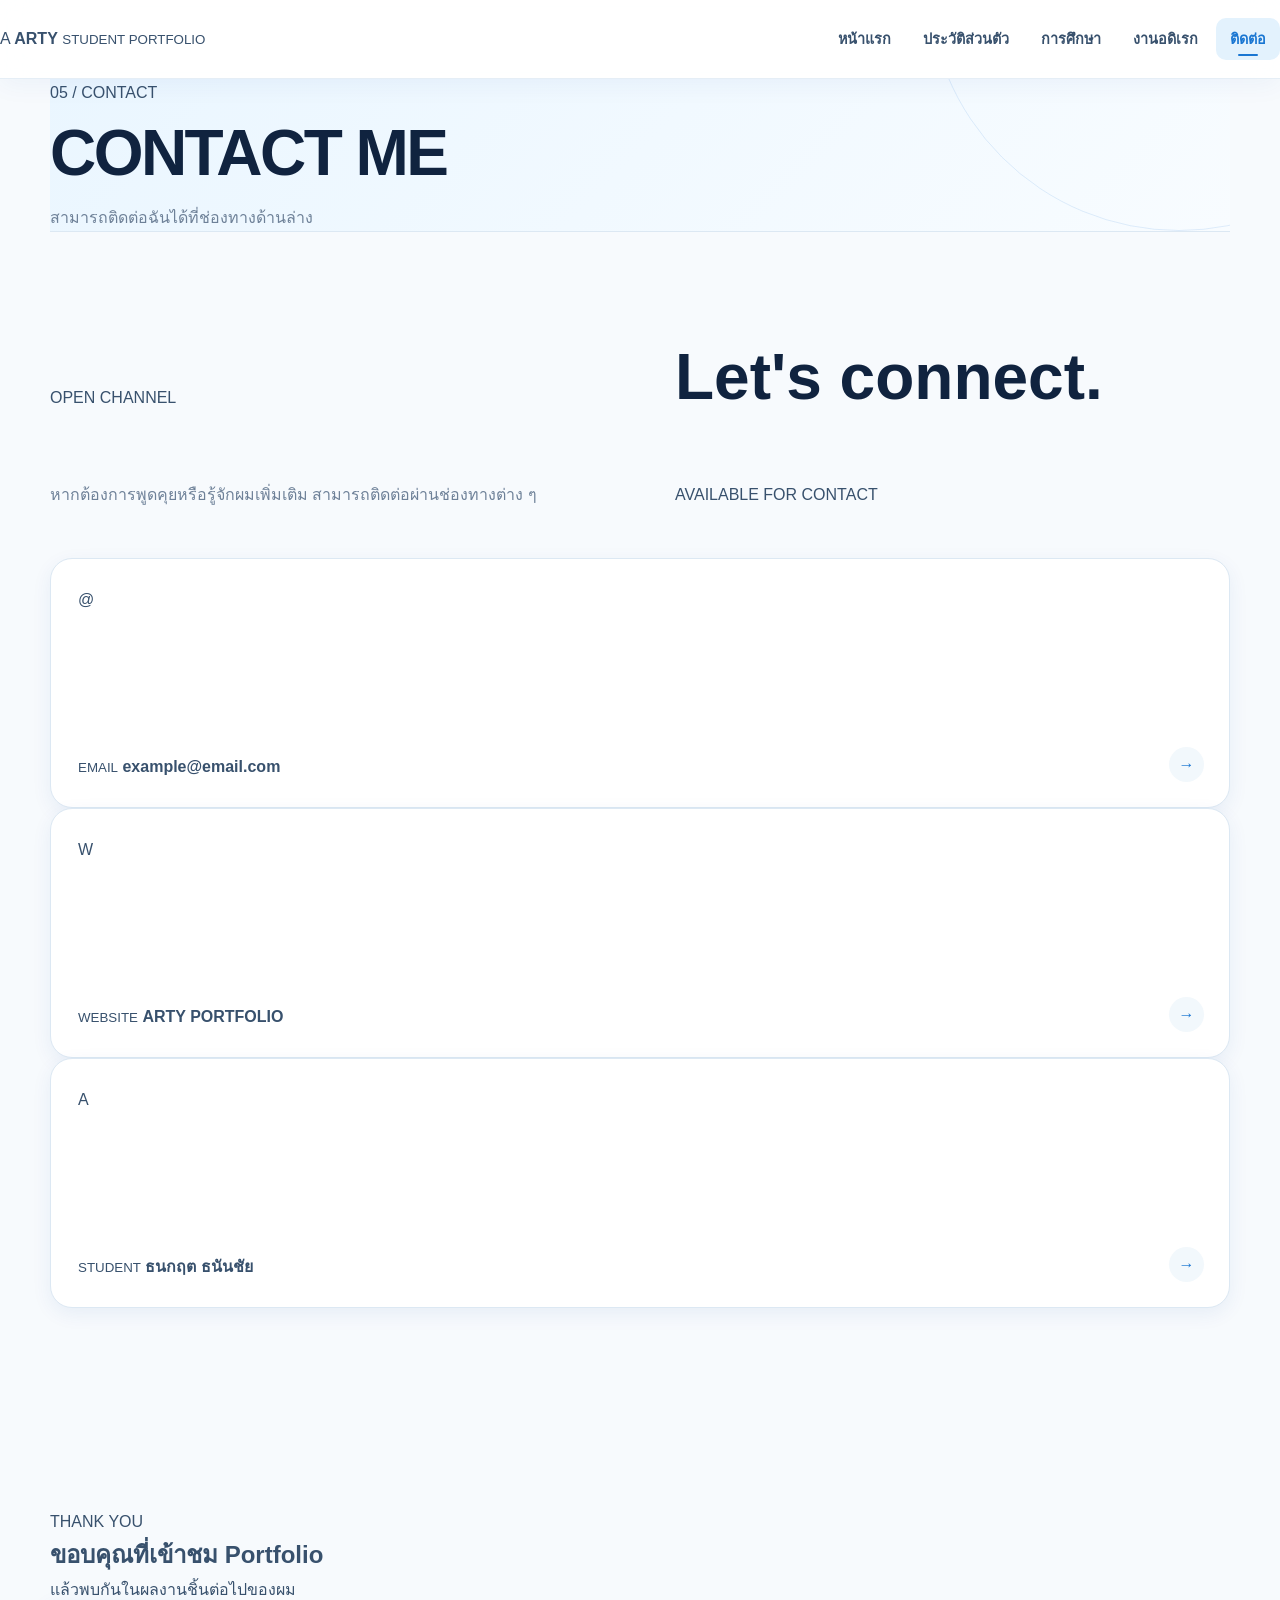
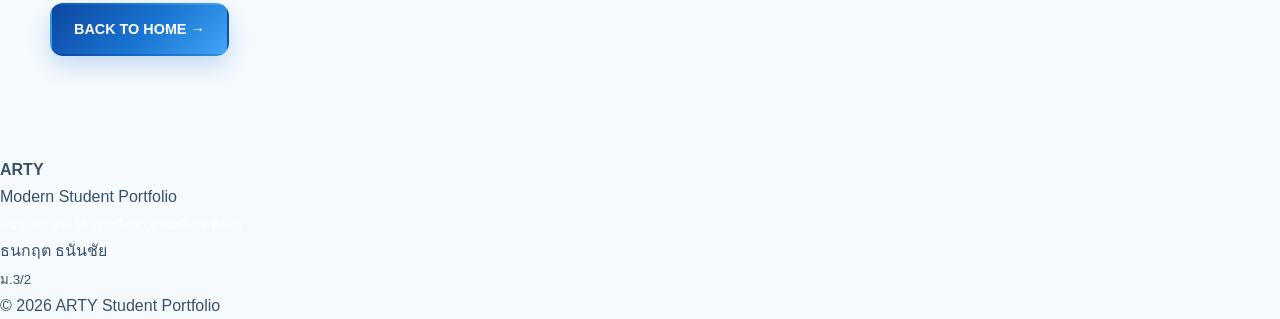
==== commit e7b2a0bf: "Update contact.html" ====
--- a/contact.html
+++ b/contact.html
@@ -3,21 +3,28 @@
 <head>
     <meta charset="UTF-8">
     <meta name="viewport" content="width=device-width, initial-scale=1.0">
-    <meta name="description" content="ช่องทางติดต่อของนักเรียน">
-    <title>My Portfolio | ติดต่อ</title>
-
+    <meta name="description" content="Contact Arty">
+    <title>ARTY | Contact</title>
     <link rel="stylesheet" href="style.css">
 </head>
 
 <body>
 
-    <!-- ================= NAVIGATION ================= -->
+    <div class="battlefield-bg"></div>
+    <div class="smoke-layer smoke-one"></div>
+    <div class="smoke-layer smoke-two"></div>
+    <div class="ember-layer"></div>
+    <div class="scanlines"></div>
+
     <header class="site-header">
-        <nav class="navbar container">
-
-            <a href="index.html" class="logo">
-                <span class="logo-mark">P</span>
-                <span>My<span>Portfolio</span></span>
+        <nav class="navbar">
+
+            <a href="index.html" class="brand">
+                <span class="brand-mark">A</span>
+                <span>
+                    <strong>ARTY</strong>
+                    <small>STUDENT PORTFOLIO</small>
+                </span>
             </a>
 
             <div class="nav-links">
@@ -31,326 +38,180 @@
         </nav>
     </header>
 
-
     <main>
 
-        <!-- ================= PAGE HERO ================= -->
-        <section class="page-hero contact-page-hero">
-
-            <div class="container page-hero-inner">
+        <section class="page-hero container">
+
+            <span class="section-number">05 / CONTACT</span>
+
+            <h1>
+                CONTACT
+                <span>ME</span>
+            </h1>
+
+            <p>
+                สามารถติดต่อฉันได้ที่ช่องทางด้านล่าง
+            </p>
+
+        </section>
+
+        <section class="section container">
+
+            <div class="contact-layout">
+
+                <div class="contact-intro">
+
+                    <span class="section-number">OPEN CHANNEL</span>
+
+                    <h2>
+                        Let's connect.
+                    </h2>
+
+                    <p>
+                        หากต้องการพูดคุยหรือรู้จักผมเพิ่มเติม
+                        สามารถติดต่อผ่านช่องทางต่าง ๆ
+                    </p>
+
+                    <div class="contact-status">
+                        <span></span>
+                        AVAILABLE FOR CONTACT
+                    </div>
+
+                </div>
+
+                <div class="contact-cards">
+
+                    <a href="mailto:example@email.com" class="contact-card">
+
+                        <span class="contact-icon">@</span>
+
+                        <div>
+                            <small>EMAIL</small>
+                            <strong>example@email.com</strong>
+                        </div>
+
+                        <span class="contact-arrow">→</span>
+
+                    </a>
+
+                    <div class="contact-card">
+
+                        <span class="contact-icon">W</span>
+
+                        <div>
+                            <small>WEBSITE</small>
+                            <strong>ARTY PORTFOLIO</strong>
+                        </div>
+
+                        <span class="contact-arrow">→</span>
+
+                    </div>
+
+                    <div class="contact-card">
+
+                        <span class="contact-icon">A</span>
+
+                        <div>
+                            <small>STUDENT</small>
+                            <strong>ธนกฤต ธนันชัย</strong>
+                        </div>
+
+                        <span class="contact-arrow">→</span>
+
+                    </div>
+
+                </div>
+
+            </div>
+
+        </section>
+
+        <section class="section container">
+
+            <div class="cta-box contact-cta">
 
                 <div>
-
-                    <span class="section-label">
-                        GET IN TOUCH
-                    </span>
-
-                    <h1>
-                        ติดต่อฉัน
-                    </h1>
-
+                    <span class="section-number">THANK YOU</span>
+                    <h2>ขอบคุณที่เข้าชม Portfolio</h2>
                     <p>
-                        หากต้องการพูดคุย
-                        สามารถติดต่อฉันผ่านช่องทางต่าง ๆ
-                        ได้เลย
+                        แล้วพบกันในผลงานชิ้นต่อไปของผม
                     </p>
-
                 </div>
 
-                <div class="page-hero-number">
-                    04
-                </div>
+                <a href="index.html" class="btn btn-primary">
+                    BACK TO HOME →
+                </a>
 
             </div>
 
         </section>
 
-
-        <!-- ================= CONTACT INTRO ================= -->
-        <section class="section contact-section">
-
-            <div class="container">
-
-                <div class="contact-intro">
-
-                    <div>
-
-                        <span class="section-label">
-                            SAY HELLO
-                        </span>
-
-                        <h2>
-                            สามารถติดต่อ<br>
-                            <span>ฉันได้ที่</span>
-                        </h2>
-
-                    </div>
-
-                    <p>
-                        สำหรับการติดต่อเรื่องโครงงาน
-                        การพูดคุย หรือการแลกเปลี่ยนความคิดเห็น
-                        สามารถเลือกช่องทางที่สะดวกได้เลย
-                    </p>
-
-                </div>
-
-
-                <div class="contact-grid">
-
-                    <!-- Email -->
-                    <article class="contact-card contact-primary">
-
-                        <div class="contact-card-icon">
-                            ✉
-                        </div>
-
-                        <div class="contact-card-content">
-
-                            <span>
-                                EMAIL
-                            </span>
-
-                            <h3>
-                                [กรอกอีเมล]
-                            </h3>
-
-                            <p>
-                                ช่องทางสำหรับติดต่อโดยตรง
-                            </p>
-
-                        </div>
-
-                        <a
-                            href="mailto:example@email.com"
-                            class="contact-arrow"
-                        >
-                            →
-                        </a>
-
-                    </article>
-
-
-                    <!-- Website -->
-                    <article class="contact-card">
-
-                        <div class="contact-card-icon">
-                            🌐
-                        </div>
-
-                        <div class="contact-card-content">
-
-                            <span>
-                                WEBSITE
-                            </span>
-
-                            <h3>
-                                My Portfolio
-                            </h3>
-
-                            <p>
-                                เว็บไซต์แนะนำตัวของฉัน
-                            </p>
-
-                        </div>
-
-                        <a
-                            href="index.html"
-                            class="contact-arrow"
-                        >
-                            →
-                        </a>
-
-                    </article>
-
-
-                    <!-- Social -->
-                    <article class="contact-card">
-
-                        <div class="contact-card-icon">
-                            💬
-                        </div>
-
-                        <div class="contact-card-content">
-
-                            <span>
-                                SOCIAL
-                            </span>
-
-                            <h3>
-                                [กรอก Social]
-                            </h3>
-
-                            <p>
-                                ช่องทางสำหรับพูดคุยและติดตาม
-                            </p>
-
-                        </div>
-
-                        <a
-                            href="mailto:example@email.com"
-                            class="contact-arrow"
-                        >
-                            →
-                        </a>
-
-                    </article>
-
-                </div>
-
-            </div>
-
-        </section>
-
-
-        <!-- ================= CONTACT DETAILS ================= -->
-        <section class="section soft-section">
-
-            <div class="container contact-details-grid">
-
-                <div class="contact-message">
-
-                    <span class="section-label">
-                        LET'S CONNECT
-                    </span>
-
-                    <h2>
-                        ขอบคุณที่เข้ามาเยี่ยมชม
-                        Portfolio ของฉัน
-                    </h2>
-
-                    <p>
-                        เว็บไซต์นี้เป็นส่วนหนึ่งของโครงงาน
-                        วิชาคอมพิวเตอร์
-                        และเป็นพื้นที่เล็ก ๆ
-                        ที่ฉันได้ลองนำความรู้ HTML และ CSS
-                        มาสร้างเป็นผลงานของตัวเอง
-                    </p>
-
-                </div>
-
-
-                <div class="contact-info-panel">
-
-                    <div class="contact-info-row">
-                        <span>NAME</span>
-                        <strong>[ธนกฤต ธนันชัย]</strong>
-                    </div>
-
-                    <div class="contact-info-row">
-                        <span>CLASS</span>
-                        <strong>ม.3/[2]</strong>
-                    </div>
-
-                    <div class="contact-info-row">
-                        <span>SCHOOL</span>
-                        <strong>[จอมทอง]</strong>
-                    </div>
-
-                    <div class="contact-info-row">
-                        <span>LOCATION</span>
-                        <strong>[เชียงใหม่]</strong>
-                    </div>
-
-                </div>
-
-            </div>
-
-        </section>
-
-
-        <!-- ================= FINAL CTA ================= -->
-        <section class="contact-final">
-
-            <div class="container contact-final-inner">
-
-                <span class="final-decoration">✦</span>
-
-                <span class="section-label light-label">
-                    THANK YOU
-                </span>
-
-                <h2>
-                    แล้วพบกันใหม่!
-                </h2>
-
-                <p>
-                    ขอบคุณที่เข้ามาทำความรู้จักกับฉัน
-                </p>
-
-                <a href="index.html" class="btn btn-white">
-                    กลับหน้าแรก
-                </a>
-
-            </div>
-
-        </section>
-
     </main>
 
-
-    <!-- ================= FOOTER ================= -->
-    <footer class="site-footer">
-
-        <div class="container footer-grid">
-
-            <div class="footer-brand">
-
-                <a href="index.html" class="logo footer-logo">
-                    <span class="logo-mark">P</span>
-                    <span>My<span>Portfolio</span></span>
-                </a>
-
-                <p>
-                    เว็บไซต์ Portfolio ส่วนตัว
-                    สำหรับโครงงานวิชาคอมพิวเตอร์
-                </p>
-
-            </div>
-
-
-            <div class="footer-info">
-
-                <span>STUDENT</span>
-
-                <strong>[ธนกฤต ธนันชัย]</strong>
-
-                <small>
-                    นักเรียนชั้น ม.3/[2]
-                </small>
-
-            </div>
-
+    <footer class="footer">
+
+        <div class="footer-inner">
+
+            <div>
+                <strong>ARTY</strong>
+                <p>Modern Student Portfolio</p>
+            </div>
 
             <div class="footer-links">
-
-                <span>QUICK LINKS</span>
-
-                <div>
-                    <a href="index.html">หน้าแรก</a>
-                    <a href="profile.html">ประวัติส่วนตัว</a>
-                    <a href="education.html">การศึกษา</a>
-                    <a href="hobby.html">งานอดิเรก</a>
-                    <a href="contact.html">ติดต่อ</a>
-                </div>
-
+                <a href="index.html">หน้าแรก</a>
+                <a href="profile.html">ประวัติ</a>
+                <a href="education.html">การศึกษา</a>
+                <a href="hobby.html">งานอดิเรก</a>
+                <a href="contact.html">ติดต่อ</a>
+            </div>
+
+            <div>
+                <p>ธนกฤต ธนันชัย</p>
+                <small>ม.3/2</small>
             </div>
 
         </div>
 
-
-        <div class="container footer-bottom">
-
-            <p>
-                © 2026 [ธนกฤต ธนันชัย]. All Rights Reserved.
-            </p>
-
-            <p>
-                Made with HTML & CSS 💙
-            </p>
-
+        <div class="copyright">
+            © 2026 ARTY Student Portfolio
         </div>
 
     </footer>
+
+    <script>
+        document.addEventListener("pointerdown", function(event) {
+
+            if (event.button !== 0) return;
+
+            if (
+                event.target.closest("a") ||
+                event.target.closest("button")
+            ) return;
+
+            const burst = document.createElement("div");
+            burst.className = "click-burst";
+
+            burst.style.left = event.clientX + "px";
+            burst.style.top = event.clientY + "px";
+
+            burst.innerHTML = `
+                <span class="burst-flash"></span>
+                <span class="burst-ring"></span>
+                <span class="burst-ring ring-delay"></span>
+                <span class="burst-spark s1"></span>
+                <span class="burst-spark s2"></span>
+                <span class="burst-spark s3"></span>
+                <span class="burst-spark s4"></span>
+                <span class="burst-spark s5"></span>
+                <span class="burst-spark s6"></span>
+                <span class="burst-smoke"></span>
+            `;
+
+            document.body.appendChild(burst);
+
+            setTimeout(() => burst.remove(), 900);
+        });
+    </script>
 
 </body>
 </html>
